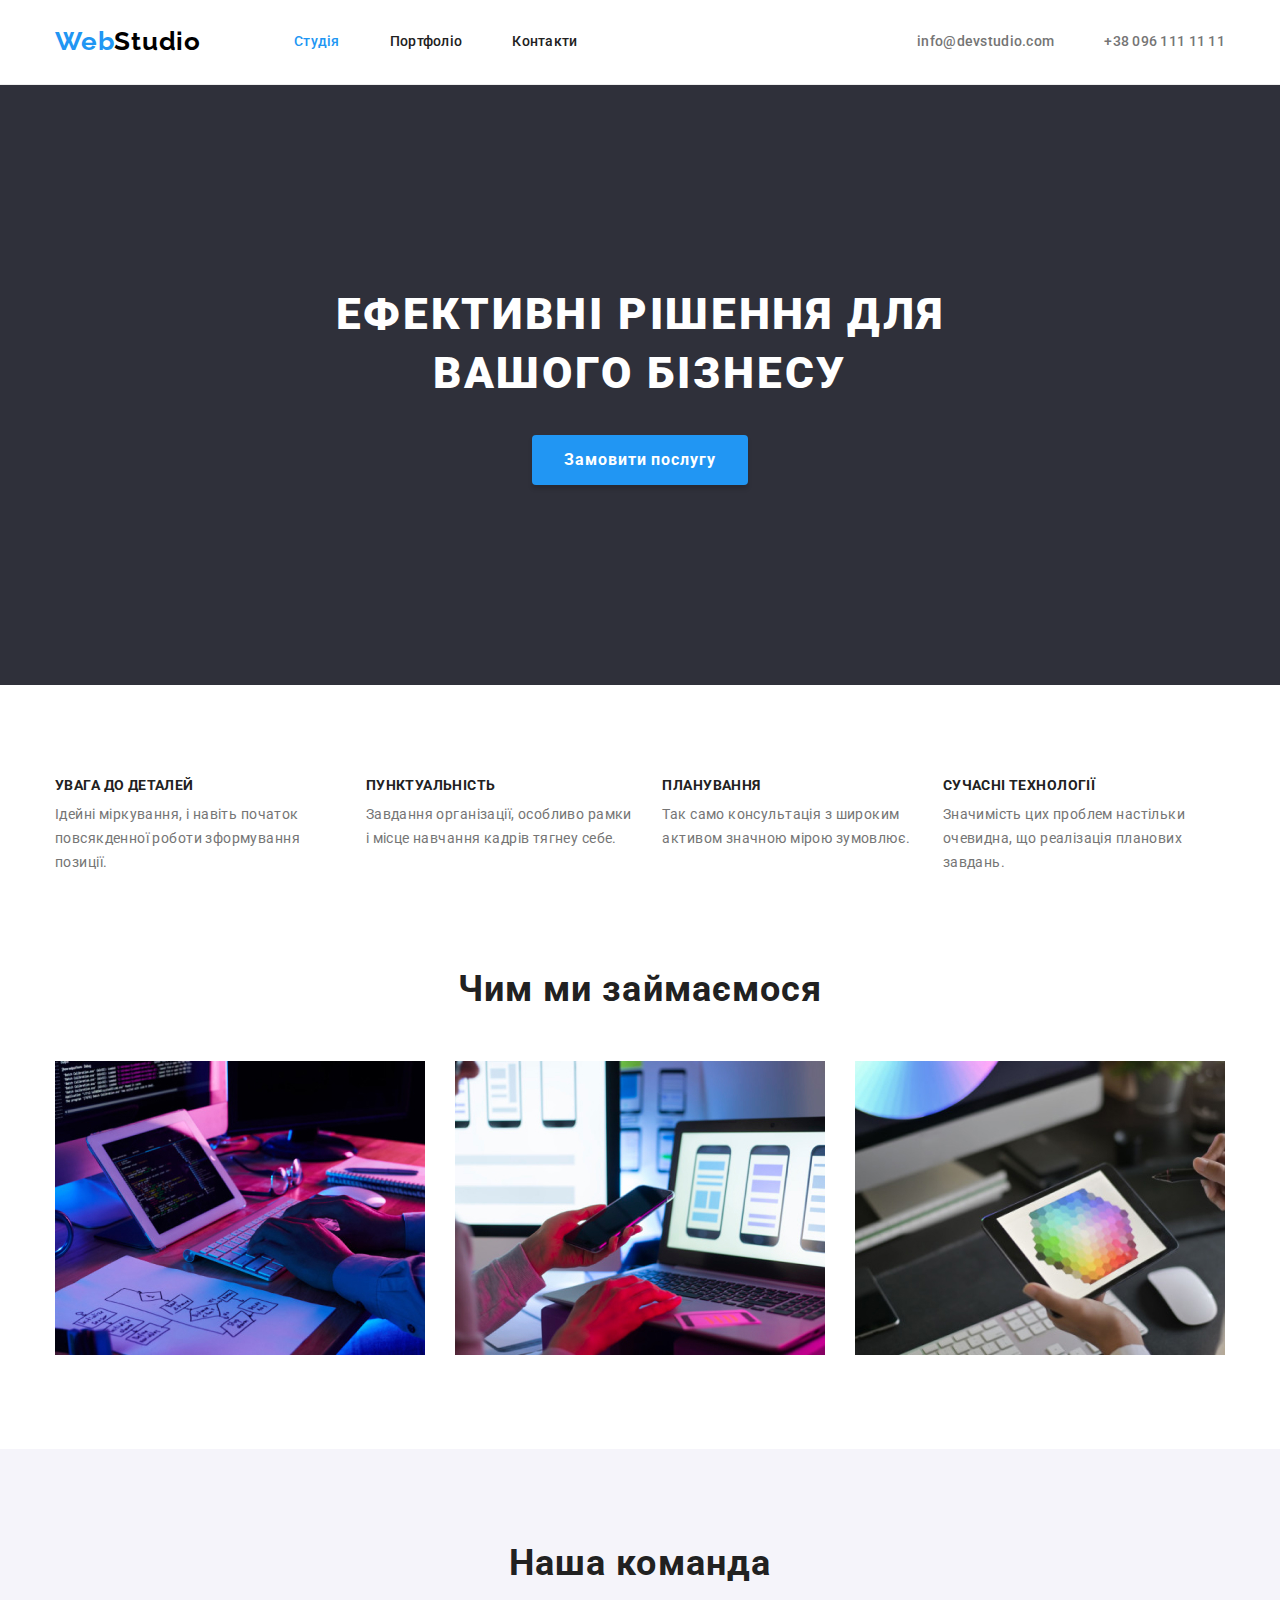
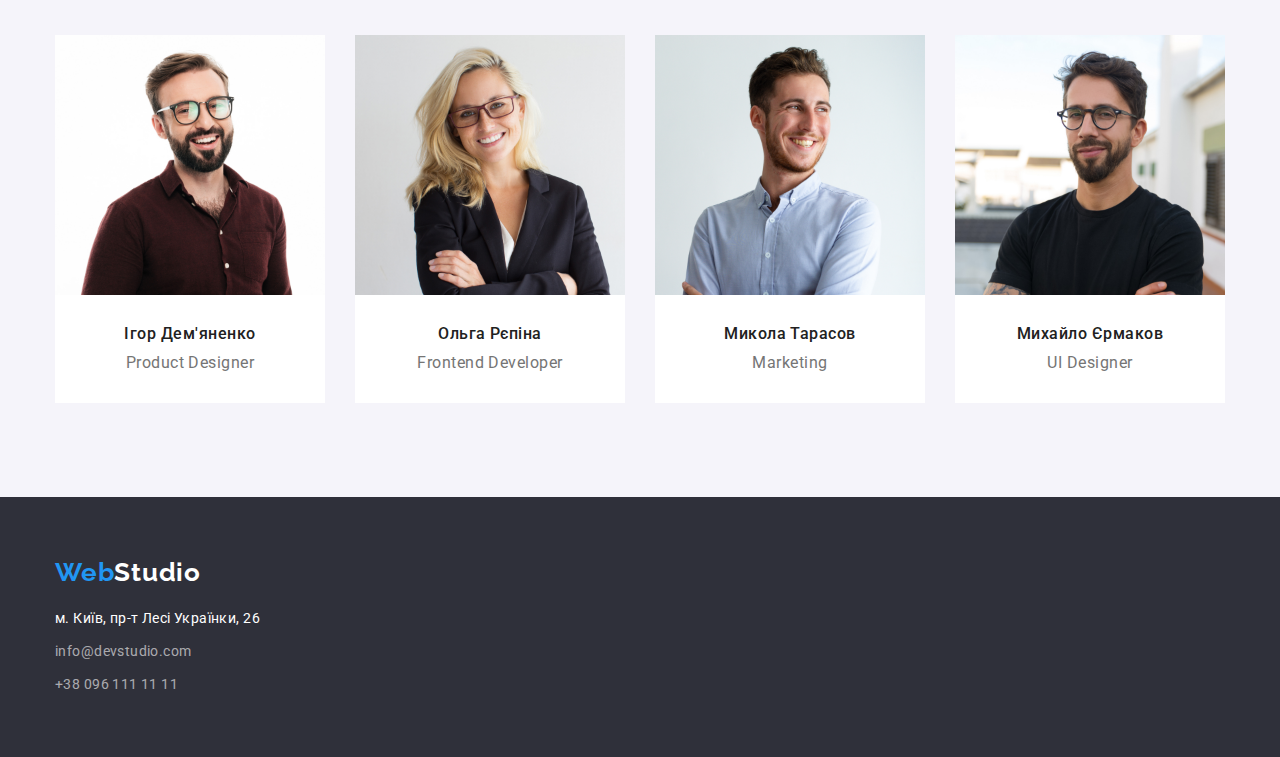
==== index.html @ a7c19803 "Initial commit" ====
<!DOCTYPE html>
<html lang="en">
<head>
  <meta charset="UTF-8">
  <meta http-equiv="X-UA-Compatible" content="IE=edge">
  <meta name="viewport" content="width=device-width, initial-scale=1.0">
  <title>Document</title>
  <link rel="preconnect" href="https://fonts.googleapis.com">
  <link rel="preconnect" href="https://fonts.gstatic.com" crossorigin>
  <link href="https://fonts.googleapis.com/css2?family=Raleway:wght@700&family=Roboto:wght@400;500;700;900&display=swap" rel="stylesheet">
  <link rel="stylesheet" href="https://cdnjs.cloudflare.com/ajax/libs/modern-normalize/1.1.0/modern-normalize.min.css"/>
  <link rel="stylesheet" href="./css/style.css"/>

</head>
<body>
<header class="header">
  <div class="container container-flex">
    <a class="logo" href="#" title="back to page">Web<span class="header-logo">Studio</span></a>
    <nav class="nav">
      <ul class="menuhead-content">
        <li class="menuhead-text">
          <a class="link active" href="#">Студія</a>
        </li>
        <li class="menuhead-text">
          <a class="link" href="./portfolio.html">Портфоліо</a>
        </li>
        <li class="menuhead-text">
          <a class="link" href="#">Контакти</a>
        </li>
      </ul>
    </nav>
    <ul class="info-content">
      <li class="info-text">
        <a class="link-text" href="mailto:info@devstudio.com" style="text-decoration: none">info@devstudio.com</a>
      </li>
      <li class="info-text">
        <a class="link-text" href="tel:+380961111111" style="text-decoration: none">+38 096 111 11 11</a>
      </li>
    </ul>
  </div>
</header>
<main class="main">
<section class="section hat-section">
  <div class="container">
    <h1 class="hat-title">Ефективні рішення для вашого бізнесу</h1>
    <button class="button" type="button">Замовити послугу</button>
  </div>
</section>

<section class="section">
  <div class="container">
    <h2 class="hidden">Нащі переваги</h2>
    <ul class="advances-content">
      <li class="advances-item">
        <h3 class="advances-title">Увага до деталей</h3>
        <p class="advances-text">
          Ідейні міркування, і навіть початок повсякденної роботи
          зформування позиції.
        </p>
      </li>
      <li class="advances-item">
        <h3 class="advances-title">Пунктуальність</h3>
        <p class="advances-text">
          Завдання організації, особливо рамки і місце навчання кадрів
          тягнеу себе.
        </p>
      </li>
      <li class="advances-item">
        <h3 class="advances-title">Планування</h3>
        <p class="advances-text">
          Так само консультація з широким активом значною мірою зумовлює.
        </p>
      </li>
      <li class="advances-item">
        <h3 class="advances-title">Сучасні технології</h3>
        <p class="advances-text">
          Значимість цих проблем настільки очевидна, що реалізація планових
          завдань.
        </p>
      </li>
    </ul>
  </div>
</section>

<section class="section about-us-section">
  <div class="container">
    <h2 class="about-us-title">Чим ми займаємося</h2>
    <ul class="about-us-content">
      <li class="about-us-img">
        <img
          class="fit-img"
          src="./Image/img(0).jpg"
          alt="first-picture" width="370" height="294"
        />
      </li>
      <li class="about-us-img">
        <img
          class="fit-img"
          src="./Image/img(1).jpg"
          alt="second-picture" width="370" height="294"
        />
      </li>
      <li class="about-us-img">
        <img
          class="fit-img"
          src="./Image/img(2).jpg"
          alt="third-picture" width="370" height="294"
        />
      </li>
    </ul>
  </div>
</section>

<section class="section section-team">
  <div class="container">
    <h2 class="team-title">Наша команда</h2>
    <ul class="team-content">
      <li class="team-item">
        <img class="team-img" src="./Image/img1.jpg" alt="Igor" width="270px" height="260"/>
        <div class="team-container">
          <h3 class="team-name">Ігор Дем'яненко</h3>
          <p class="team-text">Product Designer</p>
        </div>
      </li>
      <li class="team-item">
        <img class="team-img" src="./Image/img2.jpg" alt="Olga" width="270px" height="260"/>
        <div class="team-container">
          <h3 class="team-name">Ольга Рєпіна</h3>
          <p class="team-text">Frontend Developer</p>
        </div>
      </li>
      <li class="team-item">
        <img class="team-img" src="./Image/img3.jpg" alt="Mikola" width="270px" height="260"/>
        <div class="team-container">
          <h3 class="team-name">Микола Тарасов</h3>
          <p class="team-text">Marketing</p>
        </div>
      </li>
      <li class="team-item">
        <img class="team-img" src="./Image/img4.jpg" alt="Mihaylo" width="270px" height="260"/>
        <div class="team-container">
          <h3 class="team-name">Михайло Єрмаков</h3>
          <p class="team-text">UI Designer</p>
        </div>
      </li>
    </ul>
  </div>
</section>
</main>
<footer class="footer">
  <div class="container">
    <a class="footer-logo" href="#" title="back to page">Web<span class="logo-end">Studio</span></a>
    <address class="addres-section">
      <ul class="footer-content">
        <li class="adreess-text">
          <a class="link-adress-footer" href="https://goo.gl/maps/NG6mRqcDs6EhL1nE7">м. Київ, пр-т Лесі Українки, 26</a>
        </li>
        <li class="footer-text">
          <a class="link-footer" href="mailto:info@devstudio.com">info@devstudio.com</a>
        </li>
        <li class="footer-text">
          <a class="link-footer" href="tel:+380961111111">+38 096 111 11 11</a>
        </li>
      </ul>
    </address>
  </div>
</footer>
</body>
</html>
---- css/style.css ----
body {
  font-family: 'Roboto', sans-serif;

}
:root{
  --color1: #2196F3;
  --color2: #757575;
  --color3: #212121;
  --color4: #FFFFFF;
  --color5: #F5F5F5;
  --color6: #2F303A;
  --color7: #F5F4FA;
  --color8: #EEEEEE;
  --font-size1: 14px;
  --font-size2: 16px;
  --font-size3: 26px;
  --font-size4: 36px;
  --font-weight1: 500;
  --font-weight2: 700;
}


.link:focus,
.link:hover {
  color: var(--color1);
}

.link.active {
  color: var(--color1);
}

.link-text:focus,
.link-text:hover {
  color: var(--color1);
}

.link-adress-footer:focus,
.link-adress-footer:hover {
  color:var(--color1);
}

.link-footer:focus,
.link-footer:hover {
  color: var(--color1);
}

.button-filter:focus,
.button-filter:hover {
  background: var(--color1);
  color: var(--color4);
  border-radius: 4px;
}

ul {
  padding-inline-start: 0;
  list-style: none;
  margin: 0;
}

h1,h2,h3,p {
  margin: 0;
  padding: 0;
}

.hidden {
  width: 1px;
  height: 1px;
  margin: -1px;
  border: 0;
  padding: 0;

  white-space: nowrap;
  clip-path: inset(100%);
  clip:rect(0 0 0 0);
  overflow: hidden;
}

.container {
  width: 1200px;
  padding: 0 15px;
  margin: 0 auto;
}

.section {
  padding: 94px 0;
}

.header {
  border-bottom: 1px solid var(--color8);
}

.container-flex {
  display: flex;
  align-items: center;
}

.logo {
  font-family: 'Raleway';
  font-weight: var(--font-weight2);
  font-size: var(--font-size3);
  color: var(--color1);

  line-height: 1.19;
  letter-spacing: 0.03em;
  text-decoration: none;
}

.header-logo {
  color: #000000;
}

.nav {
  margin-left: 93px;
}

.menuhead-content {
  display: flex;
  padding-top: 32px;
  padding-bottom: 32px;
}

.menuhead-content .menuhead-text + .menuhead-text {
  margin-left: 50px;
}

.info-content {
  display: flex;
  margin-left: auto;
  padding-top: 32px;
  padding-bottom: 32px;
}

.info-content .info-text + .info-text {
  margin-left: 50px;
}

.link {
  font-weight: var(--font-weight1);
  font-size: var(--font-size1);
  color: var(--color3);

  line-height: 1.4;
  letter-spacing: 0.02em;
  text-decoration: none;
}

.link-text {
  font-weight: var(--font-weight1);
  font-size: var(--font-size1);
  color: var(--color2);

  line-height: 1.4;
  letter-spacing: 0.02em;
}

.hat-section {
  padding-top: 200px;
  padding-bottom: 200px;
  text-align: center;
  background: var(--color6);
}

.hat-title {
  margin: 0 auto 30px;
  width: 696px;
  height: 120px;
  font-weight: 900;
  font-size: 44px;
  line-height: 1.36;
  letter-spacing: 0.06em;
  color: var(--color4);
  text-transform: uppercase;
  text-align: center;
}

.button {
  padding: 10px 32px;
  text-align: center;
  font-family: 'Roboto', sans-serif;
  font-weight: var(--font-weight2);
  font-size: var(--font-size2);
  line-height: 1.87;
  color: var(--color4);
  letter-spacing: 0.06em;
  background: var(--color1);
  cursor: pointer;
  box-shadow: 0px 4px 4px rgba(0, 0, 0, 0.15);
  border-radius: 4px;
}

button {
 border: none;
}

.advances-content{
  display: flex;
}

.advances-content .advances-item + .advances-item {
  margin-left: 30px;
}

.advances-title {
  margin-bottom: 10px;
  font-weight: var(--font-weight2);
  font-size: var(--font-size1);
  line-height: 1.14;
  letter-spacing: 0.03em;
  color: var(--color3);
  text-transform: uppercase;
}

.advances-text {
  font-size: var(--font-size1);
  line-height: 1.71;
  letter-spacing: 0.03em;
  color: var(--color2);

}

.about-us-section {
padding-top: 0;
}

.about-us-title {
  margin-bottom: 50px;
  font-weight: var(--font-weight2);
  font-size: var(--font-size4);
  color: var(--color3);

  line-height: 1.16;
  letter-spacing: 0.03em;
  text-align: center;
}

.about-us-content {
  display: flex;

}

.about-us-content .about-us-img + .about-us-img {
  margin-left: 30px;
}

.fit-img {
  display: block;
  max-width: 100%;
  height: auto;
}

.section-team {
  background-color: var(--color7);
}

.team-item {
  background: var(--color4);
}

.team-title {
  margin-bottom: 50px;
  font-weight: var(--font-weight2);
  font-size: var(--font-size4);
  color: var(--color3);

  line-height: 1.16;
  letter-spacing: 0.03em;
  text-align: center;
}

.team-content {
  display: flex;
}

.team-content .team-item + .team-item {
  margin-left: 30px;
}

.team-img {
  display: block;
  max-width: 100%;
  height: auto;
}

.team-container {
  padding-top: 30px;
  padding-bottom: 30px;
}

.team-name {
  margin-bottom: 10px;
  font-weight: var(--font-weight1);
  font-size: var(--font-size2);
  color: var(--color3);
  
  text-align: center;
  line-height: 1.18;
  letter-spacing: 0.03em;
}

.team-text {

  font-size: var(--font-size2);
  color: var(--color2);

  text-align: center;
  line-height: 1.18;
  letter-spacing: 0.03em;
}

.footer {
  padding-top: 60px;
  padding-bottom: 60px;
  background: var(--color6);
}

.footer-logo {
  display: inline-block;
  margin-bottom: 20px;

  font-family: 'Raleway';
  font-weight: var(--font-weight2);
  font-size: var(--font-size3);
  color: var(--color1);

  line-height: 1.19;
  letter-spacing: 0.03em;
  text-decoration: none;

}

.logo-end {
  color: var(--color4);
}

.adreess-text {
  margin-bottom: 9px;
  font-style: normal;
  font-size: var(--font-size1);
  color: var(--color4);

  line-height: 1.71;
  letter-spacing: 0.03em;

}

.link-adress-footer {
  color: var(--color4);
  text-decoration: none;
}

.footer-text {
  margin-bottom: 9px;
  font-style: normal;
  font-size: var(--font-size1);
  color: rgba(255, 255, 255, 0.6);

  line-height: 1.71;
  letter-spacing: 0.03em;
}

.footer-content :last-child {
  margin-bottom: 0;
}

.link-footer {
  color: rgba(255, 255, 255, 0.6);
  text-decoration: none;
}

.button-filter {
  padding: 6px 22px;
  font-family: 'Roboto', sans-serif;
  font-weight: 500; 
  font-size: var(--font-size2);
  background: var(--color7);
  color: var(--color3);
  line-height: 1.62;
  text-align: center; 
  letter-spacing: 0.03em;
  border-radius: 4px; 
  cursor: pointer;
}

.portfolio-img{
  display: block;
  max-width: 100%;
  height: auto;
}

.portfolio-title {
  margin-bottom: 4px;
  font-weight: var(--font-weight2);
  color: var(--color3);
  font-size: 18px;

  line-height: 2;
  letter-spacing: 0.06em;
}

.portfolio-text {
  font-size: var(--font-size2);
  color: var(--color2);

  line-height: 1.87;
  letter-spacing: 0.03em;
}

.filter-contend {
  display: flex;
  justify-content: center;
  margin-bottom: 50px;
}

.filter-contend .filter-item + .filter-item {
  margin-left: 8px;
}

.portfolio-content {
  display: flex;
  flex-wrap: wrap;
  gap: 30px;
}

.container-text{
  padding: 20px 24px;
  border: 1px solid var(--color8)
}
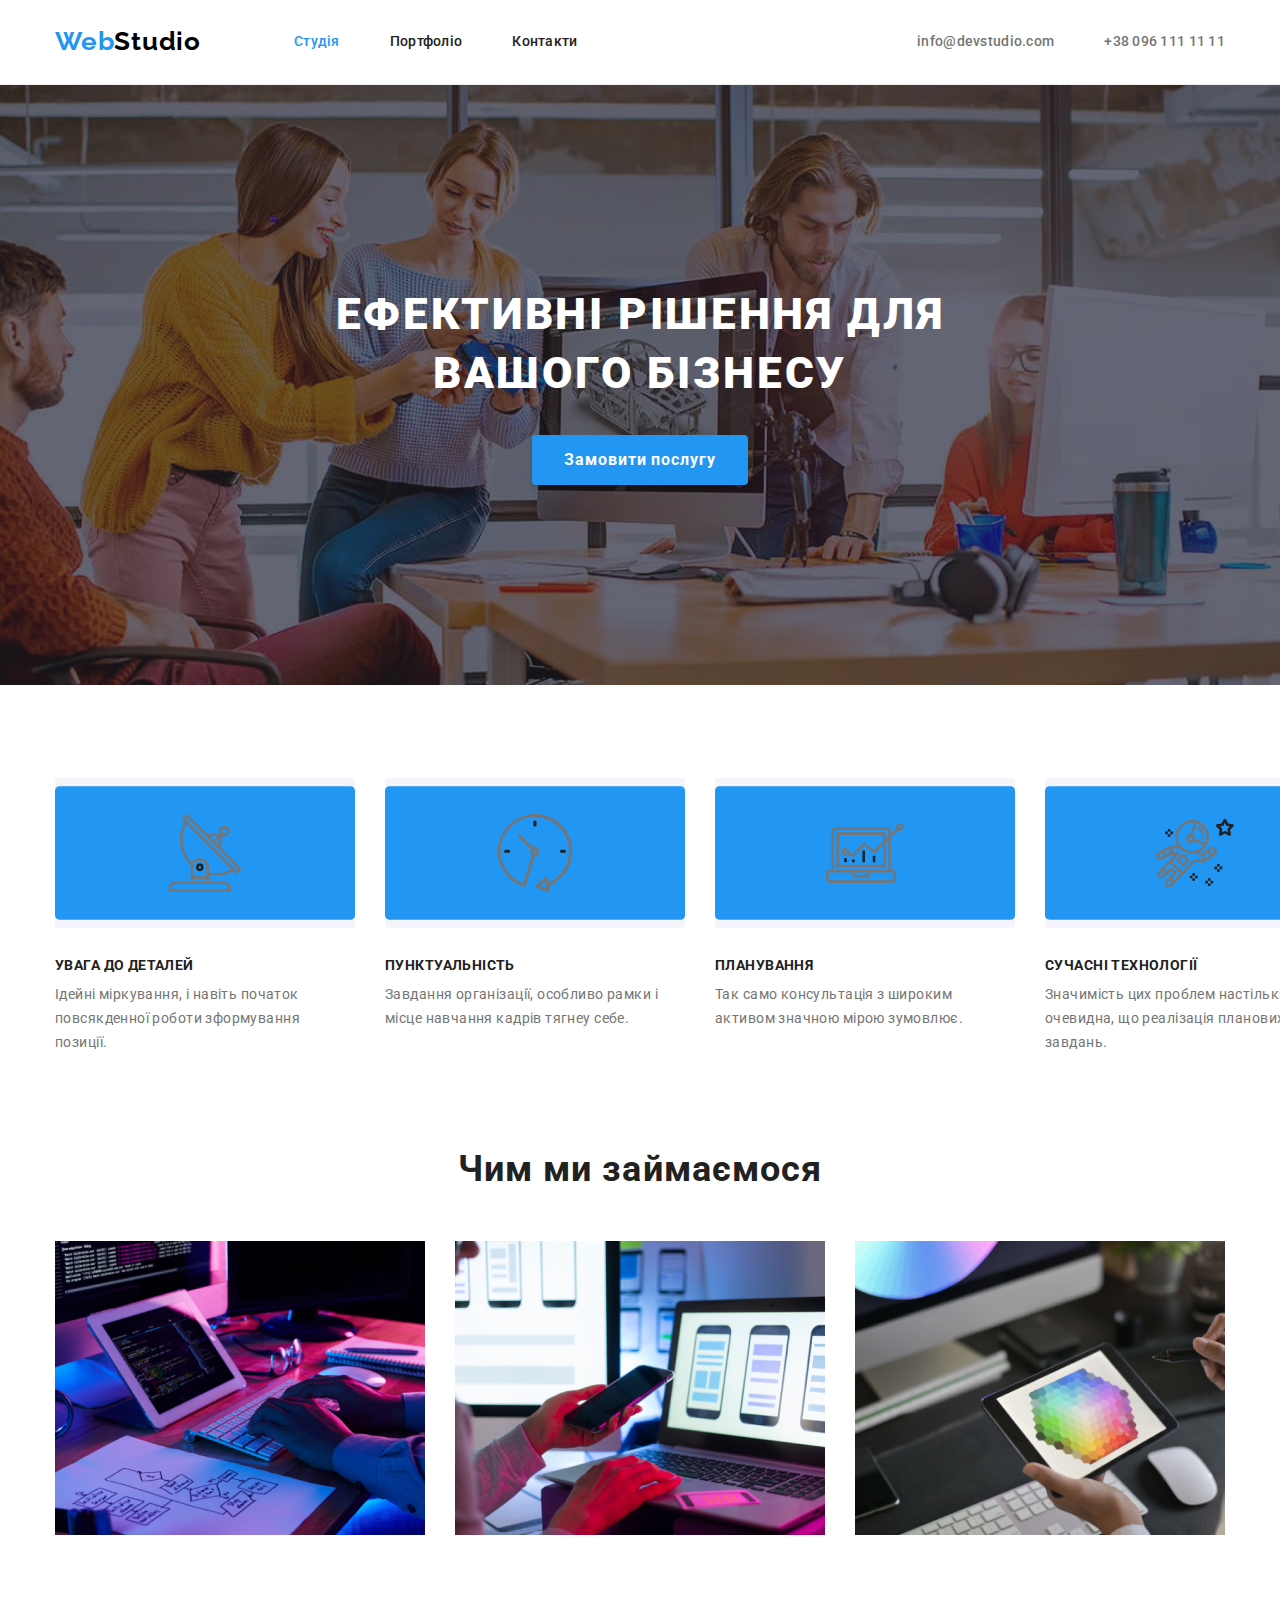
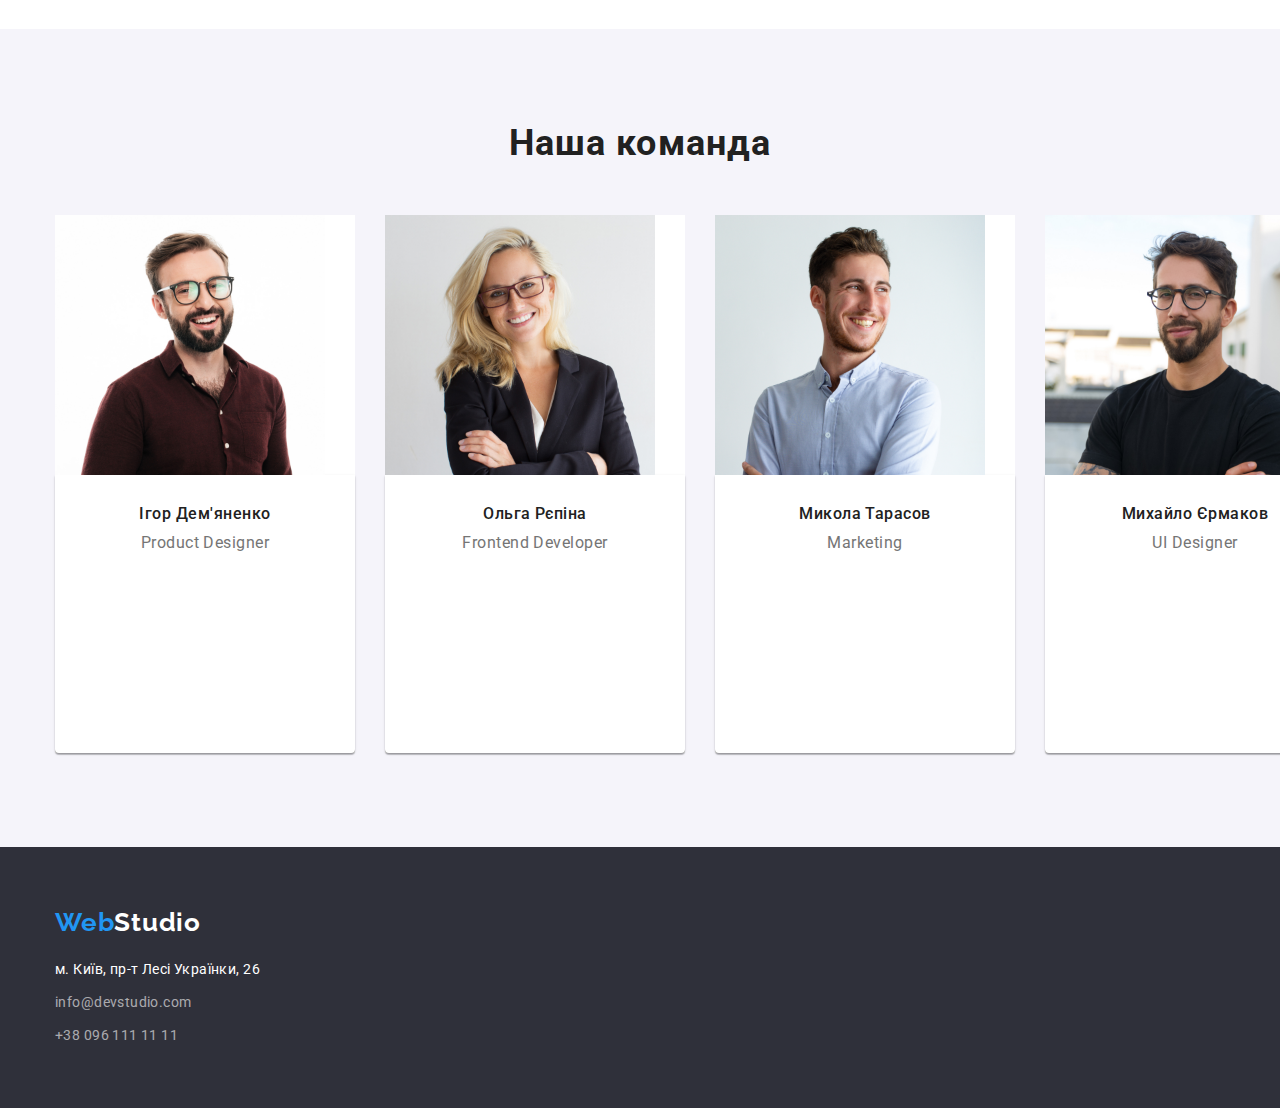
==== commit 8818adae: "goit-markup-hw-04.git" ====
--- a/index.html
+++ b/index.html
@@ -52,30 +52,31 @@
     <h2 class="hidden">Нащі переваги</h2>
     <ul class="advances-content">
       <li class="advances-item">
+        <div class="icon-box"><svg class="icon"><use href="./Image/symbol-defs.svg#icon-Group-1"></use></svg></div>
         <h3 class="advances-title">Увага до деталей</h3>
         <p class="advances-text">
-          Ідейні міркування, і навіть початок повсякденної роботи
-          зформування позиції.
+          Ідейні міркування, і навіть початок повсякденної роботи зформування позиції.
         </p>
       </li>
       <li class="advances-item">
+        <div class="icon-box"><svg class="icon"><use href="./Image/symbol-defs.svg#icon-Group-2"></use></svg></div>
         <h3 class="advances-title">Пунктуальність</h3>
         <p class="advances-text">
-          Завдання організації, особливо рамки і місце навчання кадрів
-          тягнеу себе.
+          Завдання організації, особливо рамки і місце навчання кадрів тягнеу себе.
         </p>
       </li>
       <li class="advances-item">
+        <div class="icon-box"><svg class="icon"><use href="./Image/symbol-defs.svg#icon-Group-3"></use></svg></div>
         <h3 class="advances-title">Планування</h3>
         <p class="advances-text">
           Так само консультація з широким активом значною мірою зумовлює.
         </p>
       </li>
       <li class="advances-item">
+        <div class="icon-box"><svg class="icon"><use href="./Image/symbol-defs.svg#icon-Group-4"></use></svg></div>
         <h3 class="advances-title">Сучасні технології</h3>
         <p class="advances-text">
-          Значимість цих проблем настільки очевидна, що реалізація планових
-          завдань.
+          Значимість цих проблем настільки очевидна, що реалізація планових завдань.
         </p>
       </li>
     </ul>
@@ -120,6 +121,9 @@
         <div class="team-container">
           <h3 class="team-name">Ігор Дем'яненко</h3>
           <p class="team-text">Product Designer</p>
+          <svg class="icon-team">
+            <use></use>
+          </svg>
         </div>
       </li>
       <li class="team-item">
@@ -127,6 +131,9 @@
         <div class="team-container">
           <h3 class="team-name">Ольга Рєпіна</h3>
           <p class="team-text">Frontend Developer</p>
+          <svg class="icon-team">
+            <use></use>
+          </svg>
         </div>
       </li>
       <li class="team-item">
@@ -134,6 +141,9 @@
         <div class="team-container">
           <h3 class="team-name">Микола Тарасов</h3>
           <p class="team-text">Marketing</p>
+          <svg class="icon-team">
+            <use></use>
+          </svg>
         </div>
       </li>
       <li class="team-item">
@@ -141,6 +151,9 @@
         <div class="team-container">
           <h3 class="team-name">Михайло Єрмаков</h3>
           <p class="team-text">UI Designer</p>
+          <svg class="icon-team">
+            <use></use>
+          </svg>
         </div>
       </li>
     </ul>
--- a/css/style.css
+++ b/css/style.css
@@ -49,7 +49,13 @@
 .button-filter:hover {
   background: var(--color1);
   color: var(--color4);
+  box-shadow: 0px 3px 1px rgba(0, 0, 0, 0.1), 0px 1px 2px rgba(0, 0, 0, 0.08), 0px 2px 2px rgba(0, 0, 0, 0.12);
   border-radius: 4px;
+}
+
+.icon-team:focus,
+.icon-team:hover {
+  color: var(--color4);
 }
 
 ul {
@@ -155,10 +161,17 @@
 }
 
 .hat-section {
+  max-width: 1600px;
+  margin-left: auto;
+  margin-right: auto;
   padding-top: 200px;
   padding-bottom: 200px;
   text-align: center;
   background: var(--color6);
+  background-image: linear-gradient( rgba(47, 48, 58, 0.4),rgba(47, 48, 58, 0.4)), url(../Image/Imghead.jpg);
+  background-position: center;
+  background-repeat: no-repeat;
+  background-size: cover;
 }
 
 .hat-title {
@@ -197,6 +210,7 @@
   display: flex;
 }
 
+
 .advances-content .advances-item + .advances-item {
   margin-left: 30px;
 }
@@ -285,6 +299,8 @@
 .team-container {
   padding-top: 30px;
   padding-bottom: 30px;
+  box-shadow: 0px 1px 3px rgba(0, 0, 0, 0.12), 0px 1px 1px rgba(0, 0, 0, 0.14), 0px 2px 1px rgba(0, 0, 0, 0.2);
+  border-radius: 0px 0px 4px 4px;
 }
 
 .team-name {
@@ -299,6 +315,7 @@
 }
 
 .team-text {
+  margin-bottom: 16px;
 
   font-size: var(--font-size2);
   color: var(--color2);
@@ -427,4 +444,13 @@
   border: 1px solid var(--color8)
 }
 
-
+.icon-box {
+  display: flex;
+  align-items: center;
+  justify-content: center;
+  margin-bottom: 30px;
+  min-height: 120px;
+  background: var(--color7);
+  border-radius: 4px;
+}
+
